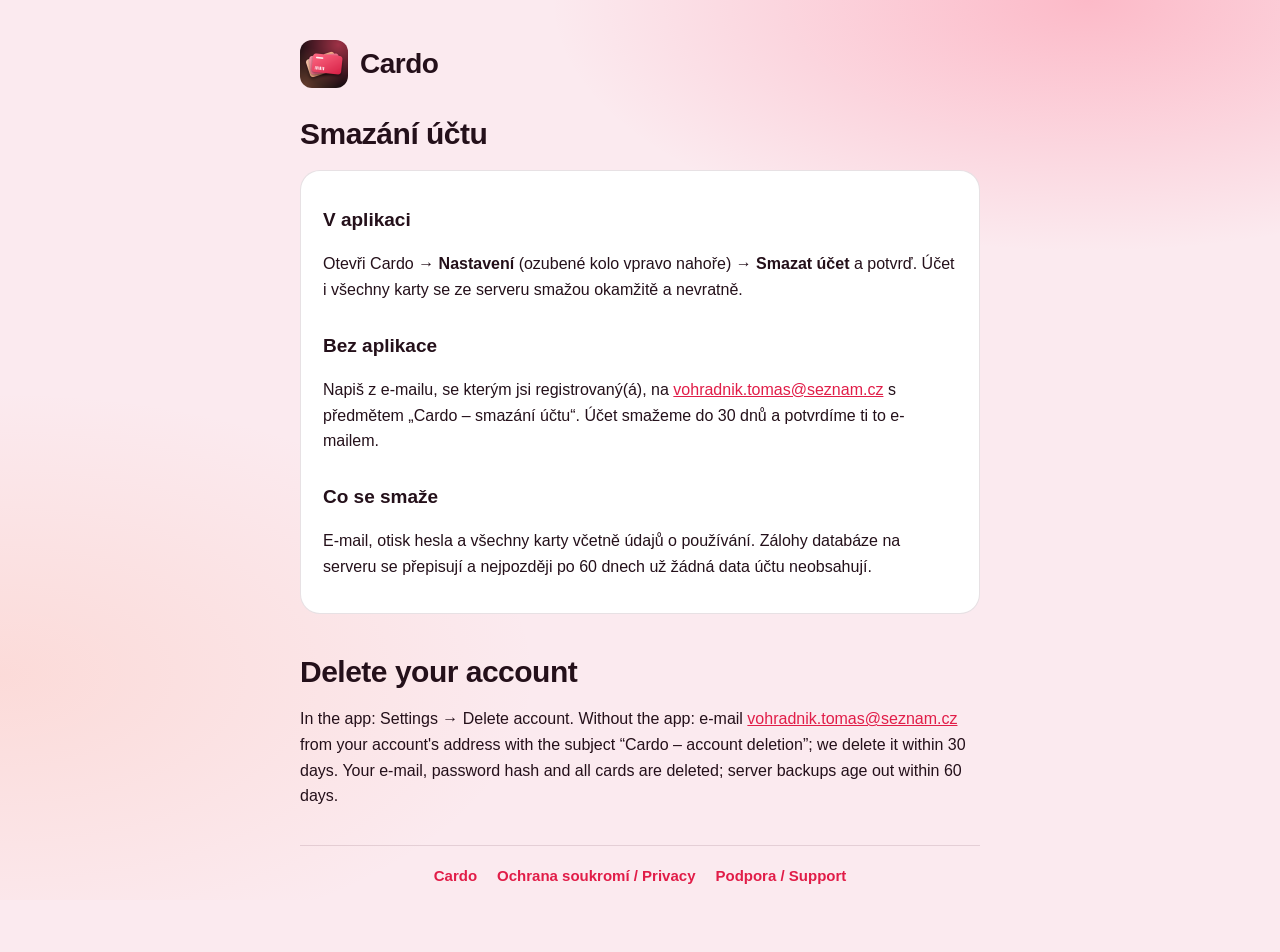
==== delete-account.html @ 8b761b22 "Privacy policy and support for accounts; account deletion page Co-Authored-By: Claude Opus 5.5 <nore" ====
<!doctype html>
<html lang="cs"><head><meta charset="utf-8"><meta name="viewport" content="width=device-width, initial-scale=1">
<title>Cardo — Smazání účtu / Account deletion</title><meta name="color-scheme" content="light dark"><link rel="icon" type="image/svg+xml" href="favicon.svg"><link rel="icon" type="image/png" href="favicon.png"><link rel="apple-touch-icon" href="apple-touch-icon.png"><link rel="stylesheet" href="style.css"></head>
<body><main>
<header><img src="icon.png" alt=""><a href="./">Cardo</a></header>
<h1>Smazání účtu</h1>
<section class="card">
<h2>V aplikaci</h2>
<p>Otevři Cardo → <strong>Nastavení</strong> (ozubené kolo vpravo nahoře) → <strong>Smazat účet</strong> a potvrď.
Účet i všechny karty se ze serveru smažou okamžitě a nevratně.</p>
<h2>Bez aplikace</h2>
<p>Napiš z e-mailu, se kterým jsi registrovaný(á), na <a href="mailto:vohradnik.tomas@seznam.cz?subject=Cardo%20-%20smaz%C3%A1n%C3%AD%20%C3%BA%C4%8Dtu">vohradnik.tomas@seznam.cz</a>
s předmětem „Cardo – smazání účtu“. Účet smažeme do 30 dnů a potvrdíme ti to e-mailem.</p>
<h2>Co se smaže</h2>
<p>E-mail, otisk hesla a všechny karty včetně údajů o používání. Zálohy databáze na serveru se přepisují a nejpozději
po 60 dnech už žádná data účtu neobsahují.</p>
</section>
<h1 style="margin-top:40px">Delete your account</h1>
<p>In the app: Settings → Delete account. Without the app: e-mail <a href="mailto:vohradnik.tomas@seznam.cz?subject=Cardo%20-%20account%20deletion">vohradnik.tomas@seznam.cz</a>
from your account's address with the subject “Cardo – account deletion”; we delete it within 30 days. Your e-mail, password hash and all cards
are deleted; server backups age out within 60 days.</p>
<nav><a href="./">Cardo</a><a href="privacy.html">Ochrana soukromí / Privacy</a><a href="support.html">Podpora / Support</a></nav>
</main></body></html>
---- style.css ----
:root { color-scheme: light dark; --bg:#FBEAEF; --card:#fff; --text:#24101A; --muted:#5E4652; --accent:#E11D48; --line:rgba(60,14,32,.12); }
@media (prefers-color-scheme: dark) { :root { --bg:#1C0A14; --card:#2a1220; --text:#F7ECEF; --muted:#C7AFB8; --accent:#FF4D6D; --line:rgba(255,226,234,.14); } }
* { box-sizing: border-box; }
body { margin:0; font:16px/1.6 -apple-system, BlinkMacSystemFont, "Segoe UI", Roboto, sans-serif; color:var(--text);
  background: radial-gradient(60% 40% at 85% 0%, rgba(255,61,99,.28), transparent 70%),
              radial-gradient(60% 45% at 0% 75%, rgba(255,140,100,.16), transparent 70%), var(--bg); background-attachment: fixed; }
main { max-width: 720px; margin: 0 auto; padding: 40px 20px 64px; }
header { display:flex; align-items:center; gap:12px; margin-bottom: 28px; }
header img { width:48px; height:48px; border-radius:12px; }
header a { color:inherit; text-decoration:none; font-weight:800; font-size:28px; letter-spacing:-.5px; }
h1 { font-size: 30px; line-height:1.2; margin: 0 0 6px; letter-spacing:-.5px; }
h2 { font-size: 19px; margin: 28px 0 6px; }
.muted { color: var(--muted); }
section.card { background: var(--card); border:1px solid var(--line); border-radius: 20px; padding: 6px 22px 18px; margin: 18px 0; }
a { color: var(--accent); }
nav { display:flex; justify-content:center; gap:20px; flex-wrap:wrap; margin-top: 36px; padding-top: 18px; border-top:1px solid var(--line); font-size:15px; }
nav a { text-decoration: none; font-weight: 600; }
nav a:hover, nav a:focus-visible { text-decoration: underline; }
.lang { font-size: 14px; }
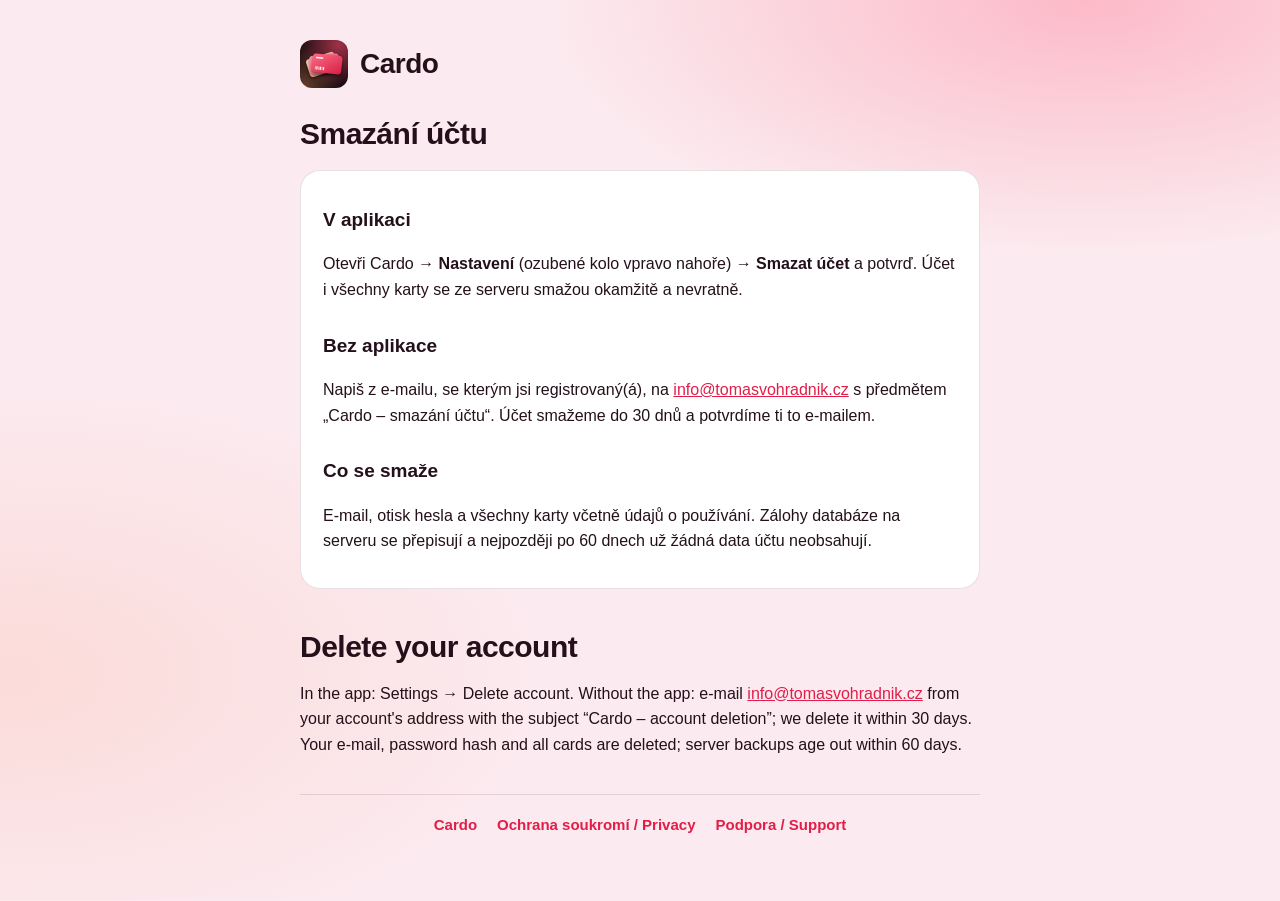
==== commit 3c590b8b: "Contact e-mail: info@tomasvohradnik.cz" ====
--- a/delete-account.html
+++ b/delete-account.html
@@ -9,14 +9,14 @@
 <p>Otevři Cardo → <strong>Nastavení</strong> (ozubené kolo vpravo nahoře) → <strong>Smazat účet</strong> a potvrď.
 Účet i všechny karty se ze serveru smažou okamžitě a nevratně.</p>
 <h2>Bez aplikace</h2>
-<p>Napiš z e-mailu, se kterým jsi registrovaný(á), na <a href="mailto:vohradnik.tomas@seznam.cz?subject=Cardo%20-%20smaz%C3%A1n%C3%AD%20%C3%BA%C4%8Dtu">vohradnik.tomas@seznam.cz</a>
+<p>Napiš z e-mailu, se kterým jsi registrovaný(á), na <a href="mailto:info@tomasvohradnik.cz?subject=Cardo%20-%20smaz%C3%A1n%C3%AD%20%C3%BA%C4%8Dtu">info@tomasvohradnik.cz</a>
 s předmětem „Cardo – smazání účtu“. Účet smažeme do 30 dnů a potvrdíme ti to e-mailem.</p>
 <h2>Co se smaže</h2>
 <p>E-mail, otisk hesla a všechny karty včetně údajů o používání. Zálohy databáze na serveru se přepisují a nejpozději
 po 60 dnech už žádná data účtu neobsahují.</p>
 </section>
 <h1 style="margin-top:40px">Delete your account</h1>
-<p>In the app: Settings → Delete account. Without the app: e-mail <a href="mailto:vohradnik.tomas@seznam.cz?subject=Cardo%20-%20account%20deletion">vohradnik.tomas@seznam.cz</a>
+<p>In the app: Settings → Delete account. Without the app: e-mail <a href="mailto:info@tomasvohradnik.cz?subject=Cardo%20-%20account%20deletion">info@tomasvohradnik.cz</a>
 from your account's address with the subject “Cardo – account deletion”; we delete it within 30 days. Your e-mail, password hash and all cards
 are deleted; server backups age out within 60 days.</p>
 <nav><a href="./">Cardo</a><a href="privacy.html">Ochrana soukromí / Privacy</a><a href="support.html">Podpora / Support</a></nav>
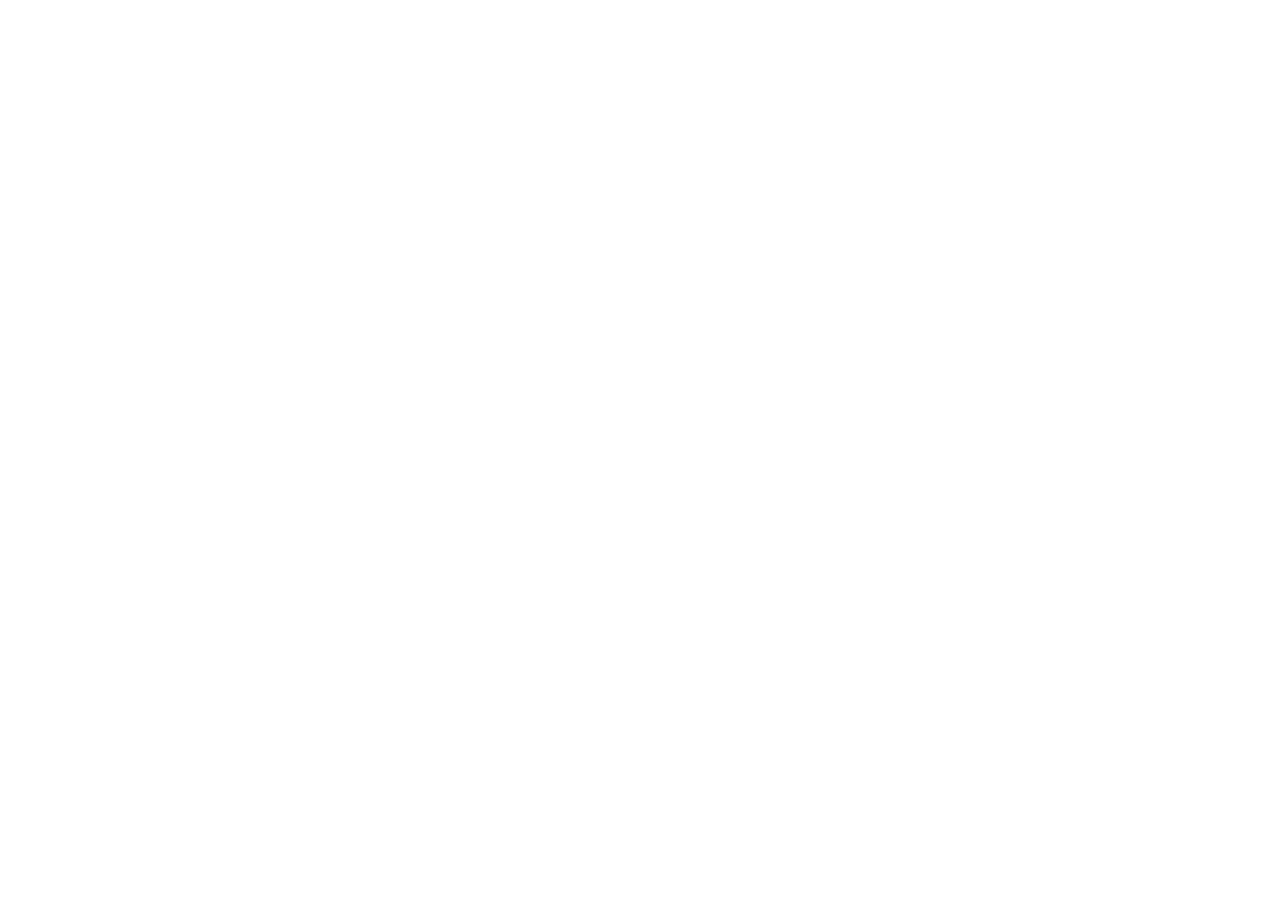
==== commit 8b153e5f: "Redirect to cardo.tomasvohradnik.cz; the site now lives in the Cardo repo Co-Authored-By: Claude Opu" ====
--- a/delete-account.html
+++ b/delete-account.html
@@ -1,23 +1,4 @@
-<!doctype html>
-<html lang="cs"><head><meta charset="utf-8"><meta name="viewport" content="width=device-width, initial-scale=1">
-<title>Cardo — Smazání účtu / Account deletion</title><meta name="color-scheme" content="light dark"><link rel="icon" type="image/svg+xml" href="favicon.svg"><link rel="icon" type="image/png" href="favicon.png"><link rel="apple-touch-icon" href="apple-touch-icon.png"><link rel="stylesheet" href="style.css"></head>
-<body><main>
-<header><img src="icon.png" alt=""><a href="./">Cardo</a></header>
-<h1>Smazání účtu</h1>
-<section class="card">
-<h2>V aplikaci</h2>
-<p>Otevři Cardo → <strong>Nastavení</strong> (ozubené kolo vpravo nahoře) → <strong>Smazat účet</strong> a potvrď.
-Účet i všechny karty se ze serveru smažou okamžitě a nevratně.</p>
-<h2>Bez aplikace</h2>
-<p>Napiš z e-mailu, se kterým jsi registrovaný(á), na <a href="mailto:info@tomasvohradnik.cz?subject=Cardo%20-%20smaz%C3%A1n%C3%AD%20%C3%BA%C4%8Dtu">info@tomasvohradnik.cz</a>
-s předmětem „Cardo – smazání účtu“. Účet smažeme do 30 dnů a potvrdíme ti to e-mailem.</p>
-<h2>Co se smaže</h2>
-<p>E-mail, otisk hesla a všechny karty včetně údajů o používání. Zálohy databáze na serveru se přepisují a nejpozději
-po 60 dnech už žádná data účtu neobsahují.</p>
-</section>
-<h1 style="margin-top:40px">Delete your account</h1>
-<p>In the app: Settings → Delete account. Without the app: e-mail <a href="mailto:info@tomasvohradnik.cz?subject=Cardo%20-%20account%20deletion">info@tomasvohradnik.cz</a>
-from your account's address with the subject “Cardo – account deletion”; we delete it within 30 days. Your e-mail, password hash and all cards
-are deleted; server backups age out within 60 days.</p>
-<nav><a href="./">Cardo</a><a href="privacy.html">Ochrana soukromí / Privacy</a><a href="support.html">Podpora / Support</a></nav>
-</main></body></html>
+<!doctype html><html lang="cs"><head><meta charset="utf-8"><title>Cardo</title>
+<meta http-equiv="refresh" content="0; url=https://cardo.tomasvohradnik.cz/delete-account.html"><link rel="canonical" href="https://cardo.tomasvohradnik.cz/delete-account.html">
+<script>location.replace("https://cardo.tomasvohradnik.cz/delete-account.html" + location.hash)</script></head>
+<body><p>Stránka se přesunula na <a href="https://cardo.tomasvohradnik.cz/delete-account.html">https://cardo.tomasvohradnik.cz/delete-account.html</a>.</p></body></html>
